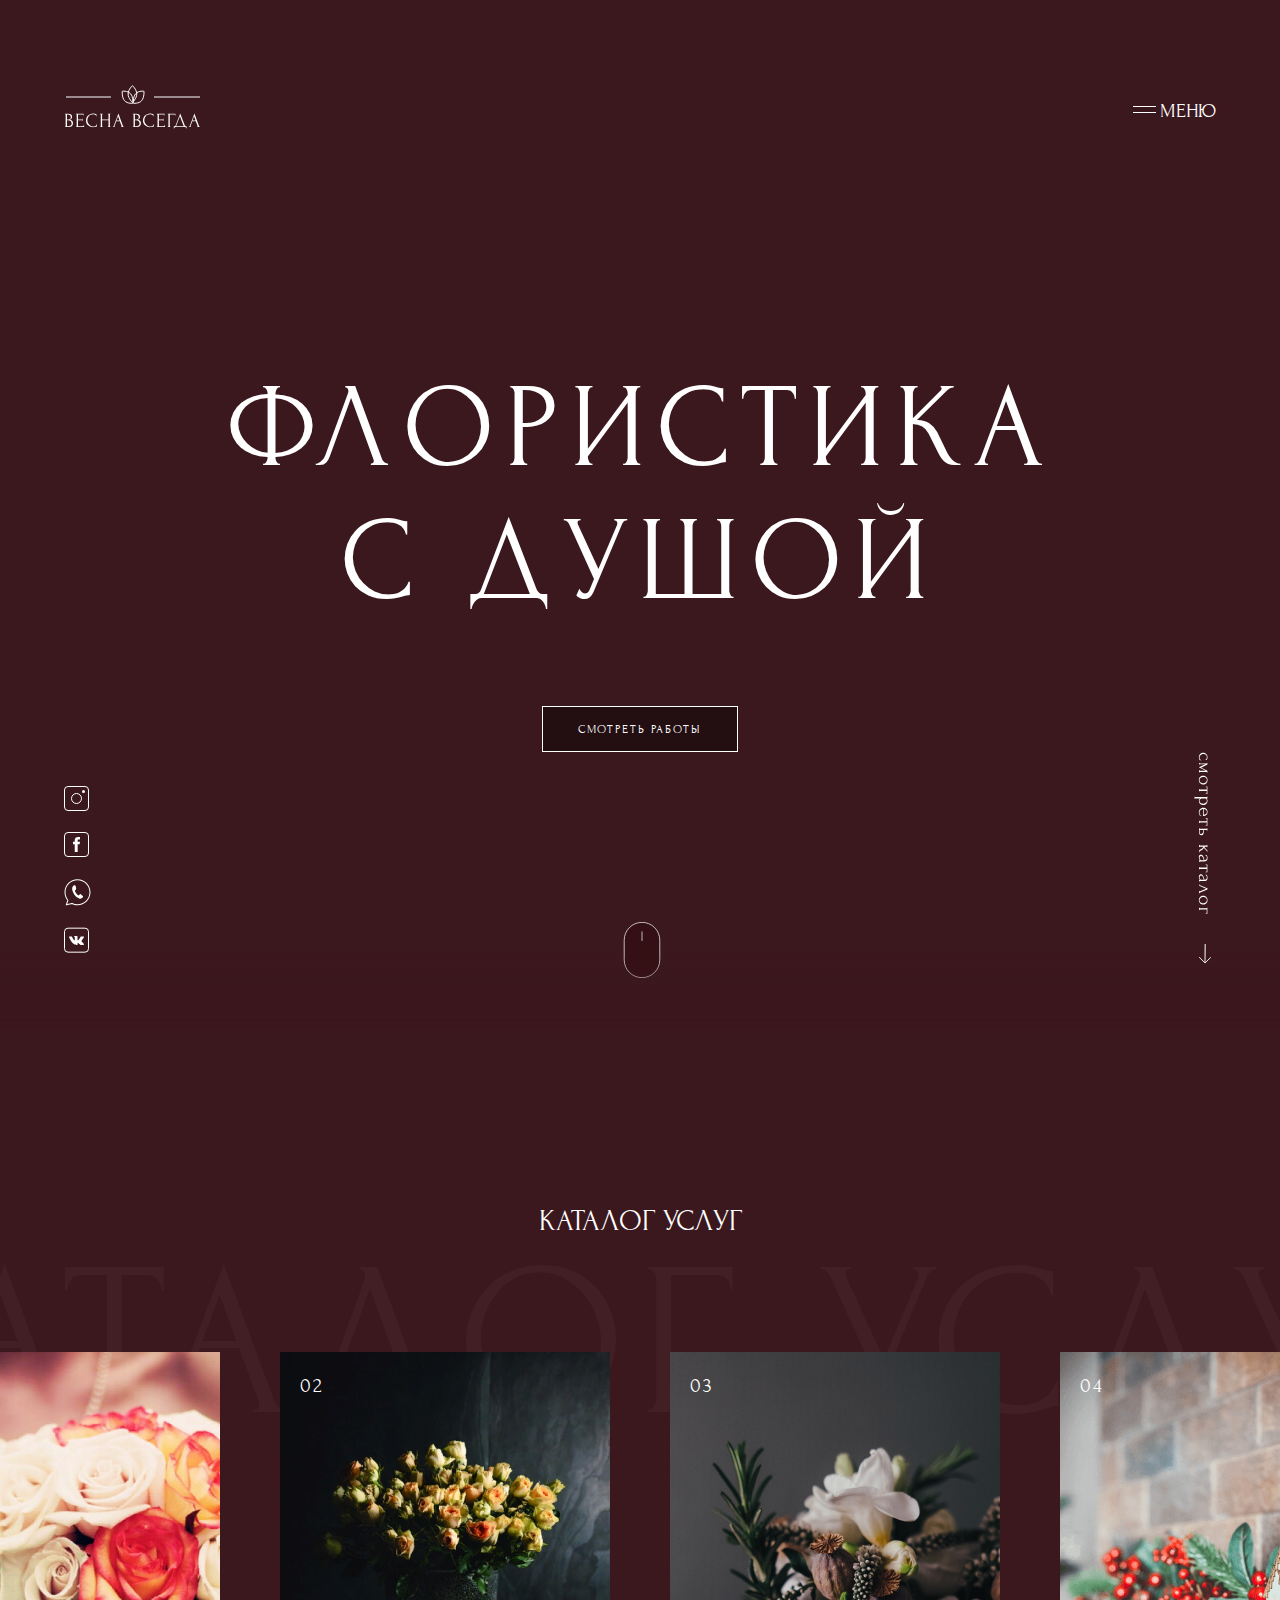
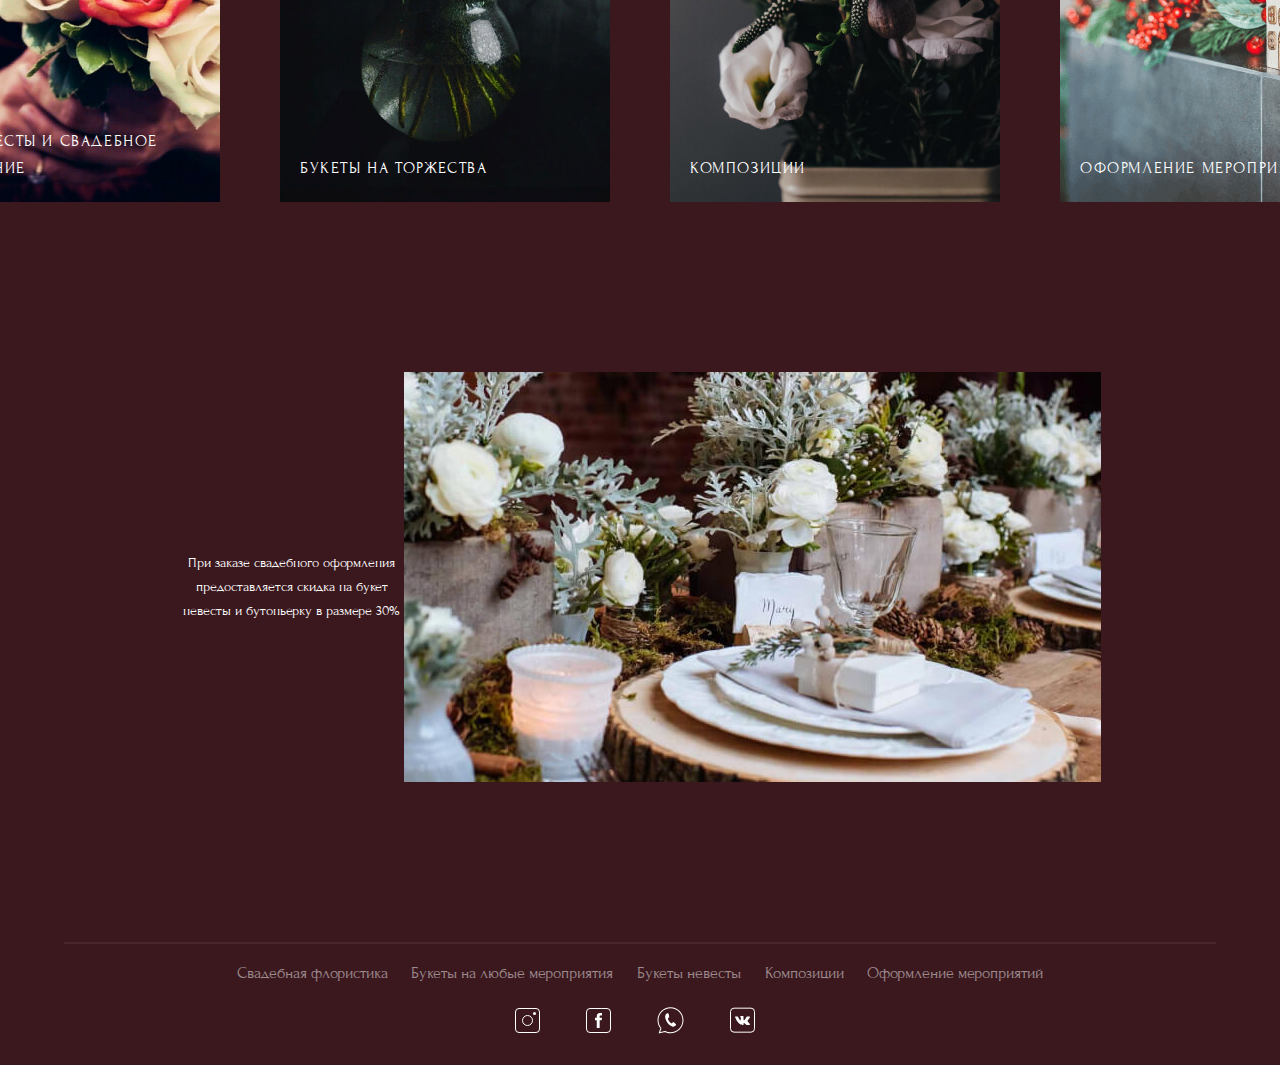
==== index.html @ 1e54ab33 "format code" ====
<!DOCTYPE html>
<html lang="ru">

<head>
    <meta charset="UTF-8">
    <meta name="viewport" content="width=device-width">
    <link rel="stylesheet" href="assets/css/slick.css">
    <link rel="stylesheet" href="assets/css/slick-theme.css">
    <link rel="stylesheet" href="assets/css/style.css">
    <script src="https://ajax.googleapis.com/ajax/libs/jquery/1.11.1/jquery.min.js"></script>
    <link href="https://fonts.googleapis.com/css?family=Forum&display=swap&subset=cyrillic" rel="stylesheet">
    <title>Flowers</title>
</head>

<body>
    <header class="header">
        <div class="container">
            <div class="header__body">
                <div class="header__logo">
                    <img src="img/logo.svg" alt="">
                </div>
                <a href="javascript:PopUpShow()" class="header__burger"><img src="img/burger.svg">
                    <p>Меню</p>
                </a>
            </div>
        </div>
        <div class="header__popup" id="popup1">
            <div class="header__popup_content container">
                <div class="header__body">
                    <div class="header__logo">
                        <img src="img/logo.svg" alt="">
                    </div>
                    <a href="javascript:PopUpHide()"><img src="img/close.svg"></a>
                </div>
                <nav class="header__menu">
                    <ul class="header__list">
                        <li>
                            <a href="cat-1.html" class="header__link">Свадебная флористика</a>
                        </li>
                        <li>
                            <a href="cat-2.html" class="header__link">Букеты на любые мероприятия</a>
                        </li>
                        <li>
                            <a href="cat-3.html" class="header__link">Композиции</a>
                        </li>
                        <li>
                            <a href="cat-4.html" class="header__link">Оформление мероприятий</a>
                        </li>
                    </ul>
                    <div class="social-media">
                        <a class="inst" href="https://www.instagram.com/">
                            <svg width="25" height="25" viewBox="0 0 25 25" fill="none"
                                xmlns="http://www.w3.org/2000/svg">
                                <rect x="0.5" y="0.5" width="24" height="24" rx="3.5" stroke="white" />
                                <circle cx="12.5" cy="12.5" r="5" stroke="white" />
                                <circle cx="19.5" cy="5.5" r="1.5" fill="white" />
                            </svg>
                        </a>
                        <a class="fb" href="https://www.facebook.com/">
                            <svg width="25" height="25" viewBox="0 0 25 25" fill="none"
                                xmlns="http://www.w3.org/2000/svg">
                                <rect x="0.5" y="0.5" width="24" height="24" rx="3.5" stroke="white" />
                                <path
                                    d="M15.6309 12.2H13.6667V20H10.75V12.2H9V9.8H10.75V8.35391C10.7523 6.24922 11.6022 5 14.013 5H16V7.4H14.667C13.7282 7.4 13.6667 7.76094 13.6667 8.43359V9.8H16L15.6309 12.2Z"
                                    fill="white" />
                            </svg>
                        </a>
                        <a class="wsap" href="https://www.whatsapp.com/">
                            <svg width="27" height="27" viewBox="0 0 27 27" fill="none"
                                xmlns="http://www.w3.org/2000/svg">
                                <path fill-rule="evenodd" clip-rule="evenodd"
                                    d="M11.7322 7.12214C11.6131 6.55018 11.3828 6.49535 11.1737 6.44729C11.0033 6.40663 10.8072 6.36917 10.6111 6.33171C10.4175 6.29472 10.083 6.31198 9.75349 6.5791C9.42204 6.84315 8.51536 7.46535 8.21717 9.02627C7.91947 10.5846 8.68664 12.2949 8.79149 12.5341C8.89926 12.7711 10.1561 16.4364 12.9003 18.2782C15.1824 19.8072 15.7282 19.695 16.2755 19.7455C16.8258 19.7938 18.1626 19.3105 18.5487 18.6159C18.9343 17.9239 19.0554 17.2897 19.0082 17.1427C18.9611 16.9957 18.7799 16.8799 18.515 16.6643C18.2526 16.4491 16.9536 15.4082 16.7029 15.2494C16.4541 15.0937 16.2681 15.004 16.0116 15.2824C15.7552 15.5608 15.0546 16.1682 14.8423 16.3468C14.6301 16.5254 14.4557 16.5191 14.1903 16.3061C13.9278 16.0909 13.0451 15.576 12.1284 14.2808C11.4151 13.2734 11.0225 12.1243 10.9114 11.773C10.7999 11.4243 10.9853 11.2812 11.1634 11.1502C11.3235 11.0347 11.5295 10.8359 11.7126 10.6788C11.8932 10.5212 11.9666 10.4 12.1062 10.2075C12.2434 10.0146 12.2304 9.82001 12.1882 9.64691C12.146 9.47381 11.8739 7.79854 11.7322 7.12214Z"
                                    fill="white" />
                                <path
                                    d="M3.89061 21.2727L4.36495 21.4308L4.453 21.1666L4.2748 20.9527L3.89061 21.2727ZM2.38889 25.7778L1.91455 25.6197L1.63529 26.4575L2.49735 26.2659L2.38889 25.7778ZM8.03513 24.5231L8.25401 24.0736L8.09706 23.9972L7.92667 24.035L8.03513 24.5231ZM25.5 13.2778C25.5 19.9052 20.1274 25.2778 13.5 25.2778V26.2778C20.6797 26.2778 26.5 20.4575 26.5 13.2778H25.5ZM13.5 1.27783C20.1274 1.27783 25.5 6.65042 25.5 13.2778H26.5C26.5 6.09813 20.6797 0.277832 13.5 0.277832V1.27783ZM1.5 13.2778C1.5 6.65042 6.87258 1.27783 13.5 1.27783V0.277832C6.3203 0.277832 0.5 6.09813 0.5 13.2778H1.5ZM4.2748 20.9527C2.54195 18.8722 1.5 16.1973 1.5 13.2778H0.5C0.5 16.4397 1.62947 19.3391 3.50641 21.5927L4.2748 20.9527ZM2.86323 25.9359L4.36495 21.4308L3.41627 21.1146L1.91455 25.6197L2.86323 25.9359ZM7.92667 24.035L2.28042 25.2897L2.49735 26.2659L8.1436 25.0112L7.92667 24.035ZM13.5 25.2778C11.6178 25.2778 9.8382 24.8449 8.25401 24.0736L7.81626 24.9727C9.53385 25.8089 11.4629 26.2778 13.5 26.2778V25.2778Z"
                                    fill="white" />
                            </svg>
                        </a>
                        <a class="vk" href="https://vk.com/">
                            <svg width="25" height="26" viewBox="0 0 25 26" fill="none"
                                xmlns="http://www.w3.org/2000/svg">
                                <rect x="0.5" y="1.1665" width="24" height="24" rx="3.5" stroke="white" />
                                <path
                                    d="M18.3482 15.2148C19.5548 16.3842 19.8061 16.956 19.8468 17.0263C20.3449 17.8934 19.2945 17.9614 19.2945 17.9614L17.2819 17.9918C17.2819 17.9918 16.8472 18.0809 16.279 17.6708C15.5252 17.1318 14.4951 15.7257 13.9427 15.9085C13.3813 16.0936 13.5602 17.5677 13.5602 17.5677C13.5602 17.5677 13.5647 17.7481 13.4379 17.8934C13.2975 18.0457 13.0259 17.9871 13.0259 17.9871H12.4463C12.4463 17.9871 10.298 17.9965 8.54574 16.089C6.63733 14.0103 5.04132 10.1225 5.04132 10.1225C5.04132 10.1225 4.94398 9.87645 5.04811 9.74522C5.1681 9.59758 5.49182 9.59992 5.49182 9.59992H7.64474C7.64474 9.59992 7.84622 9.62805 7.9911 9.74053C8.11335 9.83193 8.179 10.0053 8.179 10.0053C8.179 10.0053 8.43934 10.7295 8.90117 11.5637C9.79991 13.1901 10.2187 13.5463 10.5243 13.3705C10.9681 13.1151 10.8345 11.0716 10.8345 11.0716C10.8345 11.0716 10.8435 10.3287 10.6104 9.99831C10.4293 9.74053 10.0919 9.66554 9.94253 9.64445C9.82029 9.63039 10.0195 9.33511 10.2776 9.20388C10.6647 9.00703 11.3506 8.99297 12.1588 9.00234C12.7882 9.00937 13.0259 9 13.0259 9C13.7684 9.18748 13.5171 9.91395 13.5171 11.6481C13.5171 12.2058 13.4198 12.9886 13.8046 13.2463C13.9699 13.3612 14.563 13.3776 15.5704 11.5848C16.0504 10.7342 16.4284 9.93504 16.4284 9.93504C16.4284 9.93504 16.5099 9.75459 16.6299 9.6796C16.7567 9.59992 16.9242 9.59992 16.9242 9.59992L19.1903 9.61164C19.1903 9.61164 19.8717 9.52259 19.9804 9.84599C20.0959 10.1834 19.702 10.774 18.7783 12.0652C17.257 14.1861 17.0872 13.9892 18.3482 15.2148Z"
                                    fill="white" />
                            </svg>
                        </a>
                    </div>
                </nav>
            </div>
        </div>
    </header>
    <main>
        <div class="order_popup" id="popup2">
            <div class="order_popup_content">

                <div class="order_desc">
                    <a href="javascript:PopUpHide2()"><img src="img/close.svg"></a>
                    <p> Оставьте свой номер и мы вам перезвоним!</p>
                    <form class="order_form ">
                        <input type="text" name="name" value="Имя" class="form_text">
                        <input type="text" name="number" value="Телефон" class="form_text">
                        <input type="submit" name="call_submit" value="Позвоните мне" class="button_call">
                    </form>
                </div>
            </div>
        </div>
        <div class="background">
            <div class="intro container">
                <p class=>Флористика с душой</p>
                <a href="#catalog" class="but">
                    <div class="button-watch-1">
                        Смотреть работы
                    </div>
                    <div class="button-watch-2">
                        Смотреть
                    </div>
                </a>
                <nav class="intro-nav">
                    <div class="social-media">
                        <a id="inst" href="https://www.instagram.com/">
                            <svg width="25" height="25" viewBox="0 0 25 25" fill="none"
                                xmlns="http://www.w3.org/2000/svg">
                                <rect x="0.5" y="0.5" width="24" height="24" rx="3.5" stroke="white" />
                                <circle cx="12.5" cy="12.5" r="5" stroke="white" />
                                <circle cx="19.5" cy="5.5" r="1.5" fill="white" />
                            </svg>
                        </a>
                        <a id="fb" href="https://www.facebook.com/">
                            <svg width="25" height="25" viewBox="0 0 25 25" fill="none"
                                xmlns="http://www.w3.org/2000/svg">
                                <rect x="0.5" y="0.5" width="24" height="24" rx="3.5" stroke="white" />
                                <path
                                    d="M15.6309 12.2H13.6667V20H10.75V12.2H9V9.8H10.75V8.35391C10.7523 6.24922 11.6022 5 14.013 5H16V7.4H14.667C13.7282 7.4 13.6667 7.76094 13.6667 8.43359V9.8H16L15.6309 12.2Z"
                                    fill="white" />
                            </svg>
                        </a>
                        <a id="wsap" href="https://www.whatsapp.com/">
                            <svg width="27" height="27" viewBox="0 0 27 27" fill="none"
                                xmlns="http://www.w3.org/2000/svg">
                                <path fill-rule="evenodd" clip-rule="evenodd"
                                    d="M11.7322 7.12214C11.6131 6.55018 11.3828 6.49535 11.1737 6.44729C11.0033 6.40663 10.8072 6.36917 10.6111 6.33171C10.4175 6.29472 10.083 6.31198 9.75349 6.5791C9.42204 6.84315 8.51536 7.46535 8.21717 9.02627C7.91947 10.5846 8.68664 12.2949 8.79149 12.5341C8.89926 12.7711 10.1561 16.4364 12.9003 18.2782C15.1824 19.8072 15.7282 19.695 16.2755 19.7455C16.8258 19.7938 18.1626 19.3105 18.5487 18.6159C18.9343 17.9239 19.0554 17.2897 19.0082 17.1427C18.9611 16.9957 18.7799 16.8799 18.515 16.6643C18.2526 16.4491 16.9536 15.4082 16.7029 15.2494C16.4541 15.0937 16.2681 15.004 16.0116 15.2824C15.7552 15.5608 15.0546 16.1682 14.8423 16.3468C14.6301 16.5254 14.4557 16.5191 14.1903 16.3061C13.9278 16.0909 13.0451 15.576 12.1284 14.2808C11.4151 13.2734 11.0225 12.1243 10.9114 11.773C10.7999 11.4243 10.9853 11.2812 11.1634 11.1502C11.3235 11.0347 11.5295 10.8359 11.7126 10.6788C11.8932 10.5212 11.9666 10.4 12.1062 10.2075C12.2434 10.0146 12.2304 9.82001 12.1882 9.64691C12.146 9.47381 11.8739 7.79854 11.7322 7.12214Z"
                                    fill="white" />
                                <path
                                    d="M3.89061 21.2727L4.36495 21.4308L4.453 21.1666L4.2748 20.9527L3.89061 21.2727ZM2.38889 25.7778L1.91455 25.6197L1.63529 26.4575L2.49735 26.2659L2.38889 25.7778ZM8.03513 24.5231L8.25401 24.0736L8.09706 23.9972L7.92667 24.035L8.03513 24.5231ZM25.5 13.2778C25.5 19.9052 20.1274 25.2778 13.5 25.2778V26.2778C20.6797 26.2778 26.5 20.4575 26.5 13.2778H25.5ZM13.5 1.27783C20.1274 1.27783 25.5 6.65042 25.5 13.2778H26.5C26.5 6.09813 20.6797 0.277832 13.5 0.277832V1.27783ZM1.5 13.2778C1.5 6.65042 6.87258 1.27783 13.5 1.27783V0.277832C6.3203 0.277832 0.5 6.09813 0.5 13.2778H1.5ZM4.2748 20.9527C2.54195 18.8722 1.5 16.1973 1.5 13.2778H0.5C0.5 16.4397 1.62947 19.3391 3.50641 21.5927L4.2748 20.9527ZM2.86323 25.9359L4.36495 21.4308L3.41627 21.1146L1.91455 25.6197L2.86323 25.9359ZM7.92667 24.035L2.28042 25.2897L2.49735 26.2659L8.1436 25.0112L7.92667 24.035ZM13.5 25.2778C11.6178 25.2778 9.8382 24.8449 8.25401 24.0736L7.81626 24.9727C9.53385 25.8089 11.4629 26.2778 13.5 26.2778V25.2778Z"
                                    fill="white" />
                            </svg>
                        </a>
                        <a id="vk" href="https://vk.com/">
                            <svg width="25" height="26" viewBox="0 0 25 26" fill="none"
                                xmlns="http://www.w3.org/2000/svg">
                                <rect x="0.5" y="1.1665" width="24" height="24" rx="3.5" stroke="white" />
                                <path
                                    d="M18.3482 15.2148C19.5548 16.3842 19.8061 16.956 19.8468 17.0263C20.3449 17.8934 19.2945 17.9614 19.2945 17.9614L17.2819 17.9918C17.2819 17.9918 16.8472 18.0809 16.279 17.6708C15.5252 17.1318 14.4951 15.7257 13.9427 15.9085C13.3813 16.0936 13.5602 17.5677 13.5602 17.5677C13.5602 17.5677 13.5647 17.7481 13.4379 17.8934C13.2975 18.0457 13.0259 17.9871 13.0259 17.9871H12.4463C12.4463 17.9871 10.298 17.9965 8.54574 16.089C6.63733 14.0103 5.04132 10.1225 5.04132 10.1225C5.04132 10.1225 4.94398 9.87645 5.04811 9.74522C5.1681 9.59758 5.49182 9.59992 5.49182 9.59992H7.64474C7.64474 9.59992 7.84622 9.62805 7.9911 9.74053C8.11335 9.83193 8.179 10.0053 8.179 10.0053C8.179 10.0053 8.43934 10.7295 8.90117 11.5637C9.79991 13.1901 10.2187 13.5463 10.5243 13.3705C10.9681 13.1151 10.8345 11.0716 10.8345 11.0716C10.8345 11.0716 10.8435 10.3287 10.6104 9.99831C10.4293 9.74053 10.0919 9.66554 9.94253 9.64445C9.82029 9.63039 10.0195 9.33511 10.2776 9.20388C10.6647 9.00703 11.3506 8.99297 12.1588 9.00234C12.7882 9.00937 13.0259 9 13.0259 9C13.7684 9.18748 13.5171 9.91395 13.5171 11.6481C13.5171 12.2058 13.4198 12.9886 13.8046 13.2463C13.9699 13.3612 14.563 13.3776 15.5704 11.5848C16.0504 10.7342 16.4284 9.93504 16.4284 9.93504C16.4284 9.93504 16.5099 9.75459 16.6299 9.6796C16.7567 9.59992 16.9242 9.59992 16.9242 9.59992L19.1903 9.61164C19.1903 9.61164 19.8717 9.52259 19.9804 9.84599C20.0959 10.1834 19.702 10.774 18.7783 12.0652C17.257 14.1861 17.0872 13.9892 18.3482 15.2148Z"
                                    fill="white" />
                            </svg>
                        </a>
                    </div>
                    <div class="mouse">
                        <img src="img/mouse-1.svg" class="mouse-1">
                        <img src="img/mouse-2.svg" class="mouse-2">
                    </div>
                    <div class="watch-cat"><img src="img/navstrelka.svg"></div>
                </nav>
                <div class="intro-grad">
                    <img src="img/gradient.png">
                </div>
            </div>
        </div>
        <div class="catalog container">
            <p class="zagol">Каталог услуг</p>
            <div class="cat-backgr">
                <p>Каталог услуг</p>
            </div>
            <div class="cat-menu">
                <div class="cat-menu-1">
                    <img src="img/сat-menu-1.jpg">
                    <img src="img/cat-hover.png" class="cat-img-hover">
                    <div class="cat-descr">
                        <p> 01 </p>
                        <p>Букет невесты и свадебное оформление</p>
                    </div>
                    <a href="cat-1.html" class="button-watch button-watch-cat">Смотреть работы</a>
                </div>
                <div class="cat-menu-2">
                    <img src="img/сat-menu-2.jpg">
                    <img src="img/cat-hover.png" class="cat-img-hover">
                    <div class="cat-descr">
                        <p> 02 </p>
                        <p>Букеты на торжества</p>
                    </div>
                    <a href="cat-2.html" class="button-watch button-watch-cat">Смотреть работы</a>
                </div>
                <div class="cat-menu-3">
                    <img src="img/сat-menu-3.jpg">
                    <img src="img/cat-hover.png" class="cat-img-hover">
                    <div class="cat-descr">
                        <p> 03 </p>
                        <p>Композиции</p>
                    </div>
                    <a href="cat-3.html" class="button-watch button-watch-cat">Смотреть работы</a>
                </div>
                <div class="cat-menu-4">
                    <img src="img/сat-menu-4.png">
                    <img src="img/cat-hover.png" class="cat-img-hover">
                    <div class="cat-descr">
                        <p> 04 </p>
                        <p>Оформление мероприятий</p>
                    </div>
                    <a href="cat-4.html" class="button-watch button-watch-cat">Смотреть работы</a>
                </div>
            </div>
            <div class="cat-menu slider_catal">
                <div class="cat-menu-1">
                    <img src="img/сat-menu-1.jpg">
                    <img src="img/cat-hover.png" class="cat-img-hover">
                    <div class="cat-descr">
                        <p> 01 </p>
                        <p>Букет невесты и свадебное оформление</p>
                    </div>
                    <a href="cat-1.html" class="button-watch button-watch-cat">Смотреть работы</a>
                </div>
                <div class="cat-menu-2">
                    <img src="img/сat-menu-2.jpg">
                    <img src="img/cat-hover.png" class="cat-img-hover">
                    <div class="cat-descr">
                        <p> 02 </p>
                        <p>Букеты на торжества</p>
                    </div>
                    <a href="cat-2.html" class="button-watch button-watch-cat">Смотреть работы</a>
                </div>
                <div class="cat-menu-3">
                    <img src="img/сat-menu-3.jpg">
                    <img src="img/cat-hover.png" class="cat-img-hover">
                    <div class="cat-descr">
                        <p> 03 </p>
                        <p>Композиции</p>
                    </div>
                    <a href="cat-3.html" class="button-watch button-watch-cat">Смотреть работы</a>
                </div>
                <div class="cat-menu-4">
                    <img src="img/сat-menu-4.png">
                    <img src="img/cat-hover.png" class="cat-img-hover">
                    <div class="cat-descr">
                        <p> 04 </p>
                        <p>Оформление мероприятий</p>
                    </div>
                    <a href="cat-4.html" class="button-watch button-watch-cat">Смотреть работы</a>
                </div>
            </div>
            <div class="action">
                <a href="javascript:PopUpShow2()" class="button-order">Заказать оформление</a>
                <p>При заказе свадебного оформления предоставляется скидка на букет невесты и бутоньерку в размере 30%
                </p>
                <p class="action-zagol">АКЦИОННЫЕ ПРЕДЛОЖЕНИЯ</p>
                <img src="img/action-img.jpg">
            </div>
        </div>
    </main>
    <footer class="container">
        <svg class="footer-gran" width="1816" height="2" viewBox="0 0 1816 2" fill="none"
            xmlns="http://www.w3.org/2000/svg">
            <path d="M0 1H1815.5" stroke="white" stroke-opacity="0.2" />
        </svg>
        <div class="foot-menu">
            <a href="cat-1.html">Свадебная флористика</a>
            <a href="cat-2.html">Букеты на любые мероприятия</a>
            <a href="cat-1.html">Букеты невесты</a>
            <a href="cat-3.html">Композиции</a>
            <a href="cat-4.html">Оформление мероприятий</a>
        </div>
        <nav class="footer-social social-media">
            <a class="inst" href="https://www.instagram.com/">
                <svg width="25" height="25" viewBox="0 0 25 25" fill="none" xmlns="http://www.w3.org/2000/svg">
                    <rect x="0.5" y="0.5" width="24" height="24" rx="3.5" stroke="white" />
                    <circle cx="12.5" cy="12.5" r="5" stroke="white" />
                    <circle cx="19.5" cy="5.5" r="1.5" fill="white" />
                </svg>
            </a>
            <a class="fb" href="https://www.facebook.com/">
                <svg width="25" height="25" viewBox="0 0 25 25" fill="none" xmlns="http://www.w3.org/2000/svg">
                    <rect x="0.5" y="0.5" width="24" height="24" rx="3.5" stroke="white" />
                    <path
                        d="M15.6309 12.2H13.6667V20H10.75V12.2H9V9.8H10.75V8.35391C10.7523 6.24922 11.6022 5 14.013 5H16V7.4H14.667C13.7282 7.4 13.6667 7.76094 13.6667 8.43359V9.8H16L15.6309 12.2Z"
                        fill="white" />
                </svg>
            </a>
            <a class="wsap" href="https://www.whatsapp.com/">
                <svg width="27" height="27" viewBox="0 0 27 27" fill="none" xmlns="http://www.w3.org/2000/svg">
                    <path fill-rule="evenodd" clip-rule="evenodd"
                        d="M11.7322 7.12214C11.6131 6.55018 11.3828 6.49535 11.1737 6.44729C11.0033 6.40663 10.8072 6.36917 10.6111 6.33171C10.4175 6.29472 10.083 6.31198 9.75349 6.5791C9.42204 6.84315 8.51536 7.46535 8.21717 9.02627C7.91947 10.5846 8.68664 12.2949 8.79149 12.5341C8.89926 12.7711 10.1561 16.4364 12.9003 18.2782C15.1824 19.8072 15.7282 19.695 16.2755 19.7455C16.8258 19.7938 18.1626 19.3105 18.5487 18.6159C18.9343 17.9239 19.0554 17.2897 19.0082 17.1427C18.9611 16.9957 18.7799 16.8799 18.515 16.6643C18.2526 16.4491 16.9536 15.4082 16.7029 15.2494C16.4541 15.0937 16.2681 15.004 16.0116 15.2824C15.7552 15.5608 15.0546 16.1682 14.8423 16.3468C14.6301 16.5254 14.4557 16.5191 14.1903 16.3061C13.9278 16.0909 13.0451 15.576 12.1284 14.2808C11.4151 13.2734 11.0225 12.1243 10.9114 11.773C10.7999 11.4243 10.9853 11.2812 11.1634 11.1502C11.3235 11.0347 11.5295 10.8359 11.7126 10.6788C11.8932 10.5212 11.9666 10.4 12.1062 10.2075C12.2434 10.0146 12.2304 9.82001 12.1882 9.64691C12.146 9.47381 11.8739 7.79854 11.7322 7.12214Z"
                        fill="white" />
                    <path
                        d="M3.89061 21.2727L4.36495 21.4308L4.453 21.1666L4.2748 20.9527L3.89061 21.2727ZM2.38889 25.7778L1.91455 25.6197L1.63529 26.4575L2.49735 26.2659L2.38889 25.7778ZM8.03513 24.5231L8.25401 24.0736L8.09706 23.9972L7.92667 24.035L8.03513 24.5231ZM25.5 13.2778C25.5 19.9052 20.1274 25.2778 13.5 25.2778V26.2778C20.6797 26.2778 26.5 20.4575 26.5 13.2778H25.5ZM13.5 1.27783C20.1274 1.27783 25.5 6.65042 25.5 13.2778H26.5C26.5 6.09813 20.6797 0.277832 13.5 0.277832V1.27783ZM1.5 13.2778C1.5 6.65042 6.87258 1.27783 13.5 1.27783V0.277832C6.3203 0.277832 0.5 6.09813 0.5 13.2778H1.5ZM4.2748 20.9527C2.54195 18.8722 1.5 16.1973 1.5 13.2778H0.5C0.5 16.4397 1.62947 19.3391 3.50641 21.5927L4.2748 20.9527ZM2.86323 25.9359L4.36495 21.4308L3.41627 21.1146L1.91455 25.6197L2.86323 25.9359ZM7.92667 24.035L2.28042 25.2897L2.49735 26.2659L8.1436 25.0112L7.92667 24.035ZM13.5 25.2778C11.6178 25.2778 9.8382 24.8449 8.25401 24.0736L7.81626 24.9727C9.53385 25.8089 11.4629 26.2778 13.5 26.2778V25.2778Z"
                        fill="white" />
                </svg>
            </a>
            <a class="vk" href="https://vk.com/">
                <svg width="25" height="26" viewBox="0 0 25 26" fill="none" xmlns="http://www.w3.org/2000/svg">
                    <rect x="0.5" y="1.1665" width="24" height="24" rx="3.5" stroke="white" />
                    <path
                        d="M18.3482 15.2148C19.5548 16.3842 19.8061 16.956 19.8468 17.0263C20.3449 17.8934 19.2945 17.9614 19.2945 17.9614L17.2819 17.9918C17.2819 17.9918 16.8472 18.0809 16.279 17.6708C15.5252 17.1318 14.4951 15.7257 13.9427 15.9085C13.3813 16.0936 13.5602 17.5677 13.5602 17.5677C13.5602 17.5677 13.5647 17.7481 13.4379 17.8934C13.2975 18.0457 13.0259 17.9871 13.0259 17.9871H12.4463C12.4463 17.9871 10.298 17.9965 8.54574 16.089C6.63733 14.0103 5.04132 10.1225 5.04132 10.1225C5.04132 10.1225 4.94398 9.87645 5.04811 9.74522C5.1681 9.59758 5.49182 9.59992 5.49182 9.59992H7.64474C7.64474 9.59992 7.84622 9.62805 7.9911 9.74053C8.11335 9.83193 8.179 10.0053 8.179 10.0053C8.179 10.0053 8.43934 10.7295 8.90117 11.5637C9.79991 13.1901 10.2187 13.5463 10.5243 13.3705C10.9681 13.1151 10.8345 11.0716 10.8345 11.0716C10.8345 11.0716 10.8435 10.3287 10.6104 9.99831C10.4293 9.74053 10.0919 9.66554 9.94253 9.64445C9.82029 9.63039 10.0195 9.33511 10.2776 9.20388C10.6647 9.00703 11.3506 8.99297 12.1588 9.00234C12.7882 9.00937 13.0259 9 13.0259 9C13.7684 9.18748 13.5171 9.91395 13.5171 11.6481C13.5171 12.2058 13.4198 12.9886 13.8046 13.2463C13.9699 13.3612 14.563 13.3776 15.5704 11.5848C16.0504 10.7342 16.4284 9.93504 16.4284 9.93504C16.4284 9.93504 16.5099 9.75459 16.6299 9.6796C16.7567 9.59992 16.9242 9.59992 16.9242 9.59992L19.1903 9.61164C19.1903 9.61164 19.8717 9.52259 19.9804 9.84599C20.0959 10.1834 19.702 10.774 18.7783 12.0652C17.257 14.1861 17.0872 13.9892 18.3482 15.2148Z"
                        fill="white" />
                </svg>
            </a>
        </nav>
    </footer>
    <script src="assets/js/main.js"></script>
    <script src="assets/js/slick.min.js"></script>
    <script src="assets/js/popup.js"></script>
</body>

</html>
---- assets/css/style.css ----
/*Обнуление*/
*,*:before,*:after{
    padding:0;
    margin:0;
    box-sizing: border-box;
}

a {
    text-decoration: none;
    color: white;
}



body {
    background-color: #3B181E;
    font-family: 'Forum', cursive;
    text-transform: uppercase;
    font-size: 20px;
    color: #fff;
    background-image: url(img/back-flowers.jpg);
    background-repeat: no-repeat;
    background-position: top center;
    flex: auto;
   }

.container {
    margin:0 auto;
    padding:0 5%;
}

.header__body {
    width: 100%;
    height: 220px;
    position: relative;
    display: flex;
    flex-flow: row nowrap;
    justify-content: space-between;
    align-items: center;
}

.header__body a {
    display: flex;
}

.header__logo {
    width: 140px;
    height: 50px;
}

.header__popup {
    width: 100%;
    min-height: 100%;
    top: 0;
    left: 0;
    position: fixed;
    overflow:hidden;
    background-color:#3B181E;
    z-index: 50;
}

.header__popup_content {
    display: flex;
    flex-flow: column nowrap;
}

.header__popup_content .header__body {
    width: 54%;
    justify-content: space-between;
    align-self: flex-end;
}


.header__menu {
    height: 100%;
    display: flex;
    flex-flow: column nowrap;
    align-items: center;
    text-align: center;
    position: relative;

}

.header__list {
    width: 450px;
    height: 600px;
    display:flex;
    flex-flow:column nowrap;
    align-items: center;
    justify-content: center;
  }

  
.header__list li {
    padding-top:70px ;
    list-style:none;
  }

.header__link {
    text-transform: uppercase;
    color: rgba(255, 255, 255, .5);
    font-size: 35px;
    letter-spacing:0.09em;
    line-height: auto;
    transition: 0.5s ease;
}

.header__link:hover {
    font-size: 45px;
    color: #fff;
    transition: 0.5s ease;
}

.header__menu .social-media{
    position: absolute;
    bottom:-95px;
    left: -5px;

}

.intro {
    display: flex;
    flex-flow: row nowrap;
    align-items: center;
    position: relative;
    flex-direction: column;
    height: 814px;
    justify-content: center;
}

.intro p {
    width: 80%;
    height: 264px;
    margin-top: 100px;
    margin-bottom: 80px;
    font-size: 120px;
    text-align: center;
    letter-spacing:0.09em;
    line-height: auto;
}

.but *{
    padding: 15px 35px;
    font-weight: 100;
    text-decoration: none;
    border: 1px solid white;
    font-size: 12px;
    letter-spacing:2px;
    text-align: center;
    
}


.button-watch-1 {
    background: rgba(0, 0, 0, 0.4);

}

.button-watch-2 {
    background: white;
    color: black;
}

.but .button-watch-2 {
    display: none;
}

.intro .but:hover .button-watch-1{
    display: none;
}

.intro .but:hover .button-watch-2 {
    display: block;
    background: white;
    color: black;
}

.intro-nav {
    width: 100%;
    height: 240px;
    display: flex;
    flex-flow: row nowrap;
    justify-content: space-between;
}


.social-media {
    display: flex;
    flex-flow: row nowrap;
    justify-content: space-between;
    flex-direction: column;
    height: 172px;
    width: 35px;
    padding-right: 10px;
    align-self: center;
 
}

.social-media a:hover *{
    fill: white;
    stroke: rgba(0, 0, 0, 0.6);
}

.social-media a:hover.wsap path{
    stroke:white;
}
.mouse {
    align-self: flex-end;
    display: inline-block;
    width: 35px;
    padding-bottom: 15px;
    height: 70px;
}
.mouse-2 {
    display:none
}

.watch-cat {
    width: 35px;
    height: 211px;
    padding-left: 13px;

}

.mouse:hover .mouse-1{
    display: none;
}

.mouse:hover .mouse-2{
    display: inline-block;
}

.intro-grad {
    position: absolute;
    bottom: 5px;
    height: 75px;
}
.catalog {
    display: flex;
    flex-flow: column nowrap;
    position: relative;
    align-items: center;
    margin-top: 170px;
}

.catalog .zagol {
    display: flex;
    flex-direction: column;
    align-items: center;
    font-size: 30px;
}
.zagol::after {
    content: url(img/Vector2.svg);
}

.cat-backgr {
    font-size: 220px;
    text-align: center;
    letter-spacing:0.06em;
    color: rgba(255, 255, 255, .03);
    line-height: 243px;
    width: 1680px;
    position: absolute;
    top:20px;
}

.cat-menu {
    position: relative;
    margin-top: 70px;
    width: 1520px;
    height: 470px;
    font-size: 16px;
    font-weight: 100;
    display: flex;
    flex-flow: row nowrap;
    justify-content: space-between;
    align-self: center;
}

.cat-menu div {
    position: relative;
    min-width: 0;
}

.cat-menu img {
    padding: 10px;
    width: 350px;
    height:470px;
}


.cat-menu div .cat-descr{
    padding: 30px;
    top:0px;
    width: 100%;
    height: 100%;
    line-height: 1.7em;
    letter-spacing:0.1em;
    position: absolute;
    display: flex;
    flex-direction: column;
    justify-content: space-between;
}

.cat-menu p {
    position: relative;

}
.cat-menu p:first-child {
    font-size: 20px;
}
.cat-menu p:first-child::after {
    content: url(img/Vector1.svg);
}

.cat-menu p:first-child::before {
    content: url(img/Vector1.svg);
    display: none;
}

.cat-img-hover {
    position: absolute;
    top: 0;
    left:0;
    width:100%;
    height:100%;
    display: none;
}

.button-watch {
    background-color: #fff;
    color: black;
    height: 50px;
    width: 200px;
    position: relative;
    padding: 15px 35px;
    font-weight: 100;
    text-decoration: none;
    font-size: 12px;
    letter-spacing:2px;
    line-height: 20px;
}

.button-watch-cat {
    position: absolute;
    bottom:30px;
    left: 30px;
    display: none;
}

.cat-menu div:hover img{
    border: 1px solid rgba(255, 255, 255, 0);
}

.cat-menu div:hover .cat-img-hover{
    border: 1px solid rgba(255, 255, 255, .2);
    display: inline-block;
}
.cat-menu div:hover .button-watch-cat{
    display: inline-block;
}

.cat-menu div:hover p:first-child::after{
    display: none;
}

.cat-menu div:hover p:first-child::before{
    display:inline-block;
}

.cat-menu div:hover p:last-child {
    position: absolute;
    bottom: 100px;
}

.cat-menu.slider_catal {
    width: 740px;
    display: none;
}


.action {
    margin: 160px 0;
    height: 410px;
    width: 80%;
    position: relative;
    display: flex;
    flex-flow: row nowrap;
    justify-content: space-between;
    align-items: center;
}

.button-order {
    margin: 15px 0;
    color: #fff;
    height: 45px;
    width: 220px;
    padding: 15px 35px;
    font-weight: 100;
    text-transform: uppercase;
    font-size: 12px;
    letter-spacing: 0.08em;
    line-height: 20px;
    background-color: #010010;
    display: none;
}

.order_popup {
    border: 1px solid yellow;
    width: 100%;
    min-height: 100%;
    background-color: rgba(0, 0, 0, 0.5);
    position: fixed;
    top:0;
    overflow:hidden;
    z-index:40;
}

.order_popup_content {
    display: flex;
    flex-flow: row nowrap;
    width: 716px;
    height: 444px;
    box-shadow: 0 0 10px rgba(0,0,0,0.8);
    position: absolute;
    top: 30%;
    left: 20%;
}

.order_desc {
    display: flex;
    flex-flow: column nowrap;
    align-items: center;
    width: 380px;
    background-color: #3B181E;
}

.order_desc a {
    align-self: flex-end;
    margin-top: 10px;
    margin-right: 10px;
}

.order_desc p {
    font-size: 20px;
    text-align: center;
    width: 230px;
    height: 90px;
    text-transform: uppercase;
    letter-spacing: 0.09em;
}

.order_form {
    display: flex;
    flex-flow: column nowrap;
}

.order_form input:first-child {
    margin-top: 30px;
}

.order_form input:nth-child(2) {
    margin-top: 16px;
}

.order_form input:nth-child(3) {
    margin-top: 27px;
}

input {
    font-family: 'Forum';
}

.form_text {
    font-size: 14px;
    color: #fff;
    width: 250px;
    height: 44px;
    background-color: transparent;
    border: 1px solid rgba(255, 255, 255, .2);
}

.button_call {
    font-size: 11px;
    letter-spacing: 0.15em;
    width: 250px;
    height: 44px;
    background-color: #fff;
    color:black;
    text-transform: uppercase;
}

.action p{
    font-size: 14px;
    text-transform: none;
    width: 350px;
    height: 50px;
    line-height: 170%;
    text-align: center;

}

.action .action-zagol {
    margin: 40px 0;
    width: 380px;
    line-height: 40px;
    font-size: 30px;
    display: none;
}

.action .action-zagol:after {
    content: url(img/Vector2.svg);
}

.action img {
    width: 700px;
    height: 410px;
}

footer {
    position: relative;
    display: flex;
    justify-content: space-around;
    align-items: center;
    flex-direction: column;
}


.foot-menu {
    margin-top: 20px;
    display: flex;
    justify-content: space-between;
    flex-flow:row nowrap;  
    width: 70%;
    height: 16px;
}

.footer-gran {
    width: 100%;
}


.foot-menu a{
    font-size: 16px;
    height: 16px;
    text-transform: none;
    color: rgba(255, 255, 255, .5);
}

.foot-menu a:hover{
    color: rgba(255, 255, 255, 255);
}

.footer-social.social-media {
    margin: 30px 0;
    display: flex;
    flex-direction: row;
    align-items: center;
    width: 250px;
    height: 25px;
}

@media (max-width:768px) {
    body {
        background-image: url(img/back-flowers-720.jpg);
    }
    .container {
        max-width: 640px;
    }
    .intro p {
        font-size: 70px;
    }

    .header__burger img{
        width: 40px;
        height: 40px;
    }

    .header__body a p{
        display: none;
    }
    
    .header__popup {
        width: 100%;
    }

    .header__popup_content .header__body {
        width: 63%;
    }

    .header__menu .social-media {
        display: none;
    }

    .intro p {
        margin-bottom: 0;
    }

    .but *{
        width: 240px;
    }

    .mouse {
        display: none;
    }

    .watch-cat {
        display: none;
    }

    .intro-grad {
        display: none;
    }

    .intro-nav {
        margin-top: 120px;
    }

    .intro-nav .social-media {
        display: flex;
        margin: 0 auto;
        flex-direction: row;
        height: 55px;
        width: 460px;
        padding-right: 10px;
    }

    .social-media a{
        width: 55px;
        background-color: #3B181E;
        border-radius: 50%;
        display: flex;
        justify-content: center;
        align-items: center;
    }

    .catalog {
        margin-top: 100px;
        height: 1300px;
    }

    .cat-backgr {
        display:none;
    }

    .cat-menu {
        display:none;
    }

    .cat-menu.slider_catal {
        display: block;
        margin-top: 30px;
    }


    .button-order {
        display: block;
    }

    .action{
        margin-top: 200px;
        flex-direction: column-reverse;
    }

    .action p {
        width: 453px;
    }

    .action .action-zagol {
        display: block;
    }

    .action img {
        width: 453px;
        height: 323px;
    }

    .footer-gran path{
        stroke-opacity: 1;
    }

    .foot-menu {
        flex-direction: column;
        align-items: center;
        justify-content: space-around;
        height: 240px;
    }

    .foot-menu a {
        font-size: 20px;
    }

    .order_desc {
        width: 100%;
    }

    .order_desc p {
        width: 75%;
        font-size: 30px;
        margin: 50px 0;
    }

    .order_popup_content {
        width: 464px;
        height: 640px;
    }

    .button_call, .form_text {
        font-size: 20px;
        width: 373px;
        height: 65px;
    }


}

@media (max-width:320px) {
    body {
        background-image: none;
    }
    .container {
        max-width: 280px;
    }

    .background {
        background:url(img/back-flowers-320.jpg) no-repeat;
    }

    .intro {
        justify-content: flex-start;
    }

    .intro p {
        font-size: 30px;
        line-height: 140%;
        height: 84px;
        margin-top: 100px;
        margin-bottom: 0;
    }

    .header {
        background-color: #3B181E;
    }

    .header__burger img{
        width: 40px;
        height: 40px;
    }

    .header__body {
        height:64px;
    }

    .header__body a p{
        display: none;
    }

    .header__body .header__logo {
        width: 96px;
        height: 29px;
    }

    .header__body .header__logo img{
        width: 96px;
        height: 29px;
    }
    
    .header__popup {
        width: 100%;
    }

    .header__popup_content .header__body {
        width: 63%;
    }

    .header__menu .social-media {
        display: none;
    }

    .but *{
        margin-top: 35px;
        font-size: 10px;
        width: 177px;
        height: 50px;
        padding: 20px 25px;
    }

    .mouse {
        display: none;
    }

    .watch-cat {
        display: none;
    }

    .intro-grad {
        display: none;
    }

    .intro-nav {
        margin-top: 70px;
        margin-bottom: 90px;
        height: 35px;
    }

    .intro-nav .social-media {
        display: flex;
        margin: 0 auto;
        flex-direction: row;
        height: 35px;
        padding-right: 10px;
    }

    .intro-nav .social-media svg {
        width: 18px;
        height: 18px;
    }

    .social-media a{
        width: 35px;
        background-color: #3B181E;
        border-radius: 50%;
        display: flex;
        justify-content: center;
        align-items: center;
    }

    .catalog {
        margin-top: 100px;
    }

    .cat-backgr {
        display:none;
    }

    .cat-menu {
        display:none;
    }

    .cat-menu.slider_catal {
        display: block;
        margin-top: 30px;
    }


    .button-order {
        display: block;
    }

    .action{
        margin-top: 200px;
        flex-direction: column-reverse;
    }

    .action p {
        width: 453px;
    }

    .action .action-zagol {
        display: block;
    }

    .action img {
        width: 453px;
        height: 323px;
    }

    .footer-gran path{
        stroke-opacity: 1;
    }

    .foot-menu {
        flex-direction: column;
        align-items: center;
        justify-content: space-around;
        height: 240px;
    }

    .foot-menu a {
        font-size: 20px;
    }

    .order_desc {
        width: 100%;
    }

    .order_desc p {
        width: 75%;
        font-size: 30px;
        margin: 50px 0;
    }

    .order_popup_content {
        width: 464px;
        height: 640px;
    }

    .button_call, .form_text {
        font-size: 20px;
        width: 373px;
        height: 65px;
    }


}
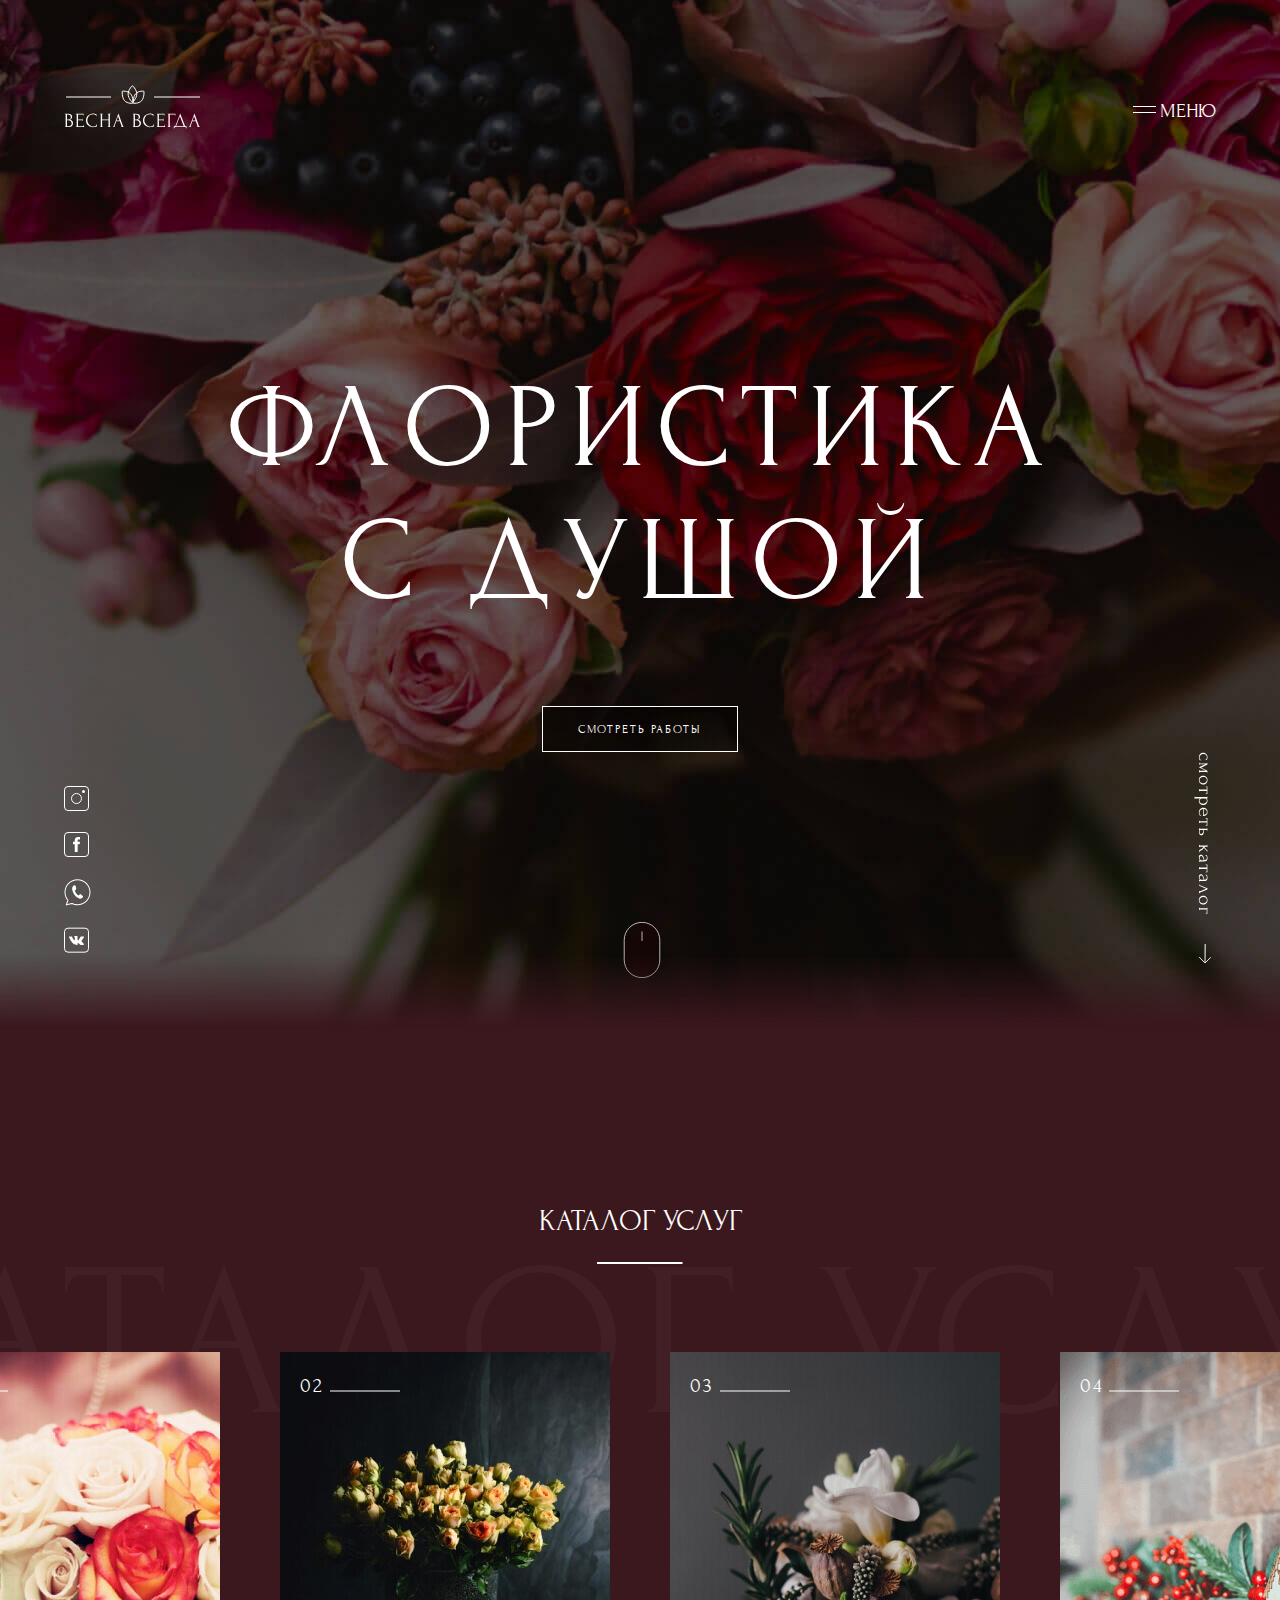
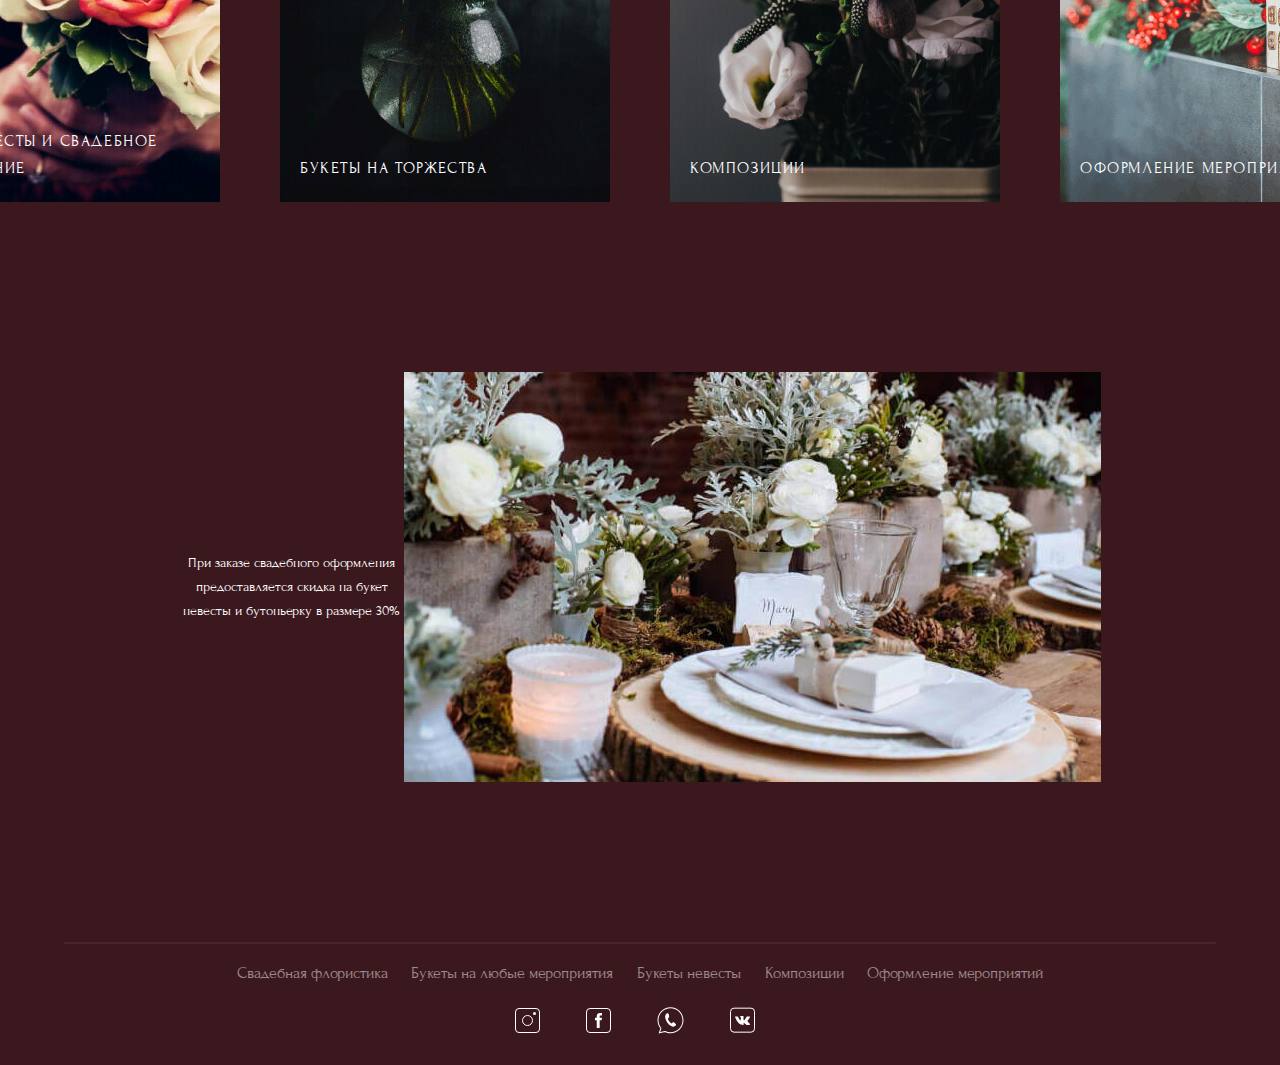
==== commit 4b449a79: "image compression" ====
--- a/index.html
+++ b/index.html
@@ -17,9 +17,9 @@
         <div class="container">
             <div class="header__body">
                 <div class="header__logo">
-                    <img src="img/logo.svg" alt="">
-                </div>
-                <a href="javascript:PopUpShow()" class="header__burger"><img src="img/burger.svg">
+                    <img src="assets/img/logo.svg" alt="">
+                </div>
+                <a href="javascript:PopUpShow()" class="header__burger"><img src="assets/img/burger.svg">
                     <p>Меню</p>
                 </a>
             </div>
@@ -28,9 +28,9 @@
             <div class="header__popup_content container">
                 <div class="header__body">
                     <div class="header__logo">
-                        <img src="img/logo.svg" alt="">
-                    </div>
-                    <a href="javascript:PopUpHide()"><img src="img/close.svg"></a>
+                        <img src="assets/img/logo.svg" alt="">
+                    </div>
+                    <a href="javascript:PopUpHide()"><img src="assets/img/close.svg"></a>
                 </div>
                 <nav class="header__menu">
                     <ul class="header__list">
@@ -95,7 +95,7 @@
             <div class="order_popup_content">
 
                 <div class="order_desc">
-                    <a href="javascript:PopUpHide2()"><img src="img/close.svg"></a>
+                    <a href="javascript:PopUpHide2()"><img src="assets/img/close.svg"></a>
                     <p> Оставьте свой номер и мы вам перезвоним!</p>
                     <form class="order_form ">
                         <input type="text" name="name" value="Имя" class="form_text">
@@ -157,13 +157,13 @@
                         </a>
                     </div>
                     <div class="mouse">
-                        <img src="img/mouse-1.svg" class="mouse-1">
-                        <img src="img/mouse-2.svg" class="mouse-2">
-                    </div>
-                    <div class="watch-cat"><img src="img/navstrelka.svg"></div>
+                        <img src="assets/img/mouse-1.svg" class="mouse-1">
+                        <img src="assets/img/mouse-2.svg" class="mouse-2">
+                    </div>
+                    <div class="watch-cat"><img src="assets/img/navstrelka.svg"></div>
                 </nav>
                 <div class="intro-grad">
-                    <img src="img/gradient.png">
+                    <img src="assets/img/gradient.png">
                 </div>
             </div>
         </div>
@@ -174,8 +174,8 @@
             </div>
             <div class="cat-menu">
                 <div class="cat-menu-1">
-                    <img src="img/сat-menu-1.jpg">
-                    <img src="img/cat-hover.png" class="cat-img-hover">
+                    <img src="assets/img/сat-menu-1.jpg">
+                    <img src="assets/img/cat-hover.png" class="cat-img-hover">
                     <div class="cat-descr">
                         <p> 01 </p>
                         <p>Букет невесты и свадебное оформление</p>
@@ -183,8 +183,8 @@
                     <a href="cat-1.html" class="button-watch button-watch-cat">Смотреть работы</a>
                 </div>
                 <div class="cat-menu-2">
-                    <img src="img/сat-menu-2.jpg">
-                    <img src="img/cat-hover.png" class="cat-img-hover">
+                    <img src="assets/img/сat-menu-2.jpg">
+                    <img src="assets/img/cat-hover.png" class="cat-img-hover">
                     <div class="cat-descr">
                         <p> 02 </p>
                         <p>Букеты на торжества</p>
@@ -192,8 +192,8 @@
                     <a href="cat-2.html" class="button-watch button-watch-cat">Смотреть работы</a>
                 </div>
                 <div class="cat-menu-3">
-                    <img src="img/сat-menu-3.jpg">
-                    <img src="img/cat-hover.png" class="cat-img-hover">
+                    <img src="assets/img/сat-menu-3.jpg">
+                    <img src="assets/img/cat-hover.png" class="cat-img-hover">
                     <div class="cat-descr">
                         <p> 03 </p>
                         <p>Композиции</p>
@@ -201,8 +201,8 @@
                     <a href="cat-3.html" class="button-watch button-watch-cat">Смотреть работы</a>
                 </div>
                 <div class="cat-menu-4">
-                    <img src="img/сat-menu-4.png">
-                    <img src="img/cat-hover.png" class="cat-img-hover">
+                    <img src="assets/img/сat-menu-4.png">
+                    <img src="assets/img/cat-hover.png" class="cat-img-hover">
                     <div class="cat-descr">
                         <p> 04 </p>
                         <p>Оформление мероприятий</p>
@@ -212,8 +212,8 @@
             </div>
             <div class="cat-menu slider_catal">
                 <div class="cat-menu-1">
-                    <img src="img/сat-menu-1.jpg">
-                    <img src="img/cat-hover.png" class="cat-img-hover">
+                    <img src="assets/img/сat-menu-1.jpg">
+                    <img src="assets/img/cat-hover.png" class="cat-img-hover">
                     <div class="cat-descr">
                         <p> 01 </p>
                         <p>Букет невесты и свадебное оформление</p>
@@ -221,8 +221,8 @@
                     <a href="cat-1.html" class="button-watch button-watch-cat">Смотреть работы</a>
                 </div>
                 <div class="cat-menu-2">
-                    <img src="img/сat-menu-2.jpg">
-                    <img src="img/cat-hover.png" class="cat-img-hover">
+                    <img src="assets/img/сat-menu-2.jpg">
+                    <img src="assets/img/cat-hover.png" class="cat-img-hover">
                     <div class="cat-descr">
                         <p> 02 </p>
                         <p>Букеты на торжества</p>
@@ -230,8 +230,8 @@
                     <a href="cat-2.html" class="button-watch button-watch-cat">Смотреть работы</a>
                 </div>
                 <div class="cat-menu-3">
-                    <img src="img/сat-menu-3.jpg">
-                    <img src="img/cat-hover.png" class="cat-img-hover">
+                    <img src="assets/img/сat-menu-3.jpg">
+                    <img src="assets/img/cat-hover.png" class="cat-img-hover">
                     <div class="cat-descr">
                         <p> 03 </p>
                         <p>Композиции</p>
@@ -239,8 +239,8 @@
                     <a href="cat-3.html" class="button-watch button-watch-cat">Смотреть работы</a>
                 </div>
                 <div class="cat-menu-4">
-                    <img src="img/сat-menu-4.png">
-                    <img src="img/cat-hover.png" class="cat-img-hover">
+                    <img src="assets/img/сat-menu-4.png">
+                    <img src="assets/img/cat-hover.png" class="cat-img-hover">
                     <div class="cat-descr">
                         <p> 04 </p>
                         <p>Оформление мероприятий</p>
@@ -253,7 +253,7 @@
                 <p>При заказе свадебного оформления предоставляется скидка на букет невесты и бутоньерку в размере 30%
                 </p>
                 <p class="action-zagol">АКЦИОННЫЕ ПРЕДЛОЖЕНИЯ</p>
-                <img src="img/action-img.jpg">
+                <img src="assets/img/action-img.jpg">
             </div>
         </div>
     </main>
@@ -305,8 +305,8 @@
             </a>
         </nav>
     </footer>
+    <script src="assets/js/slick.min.js"></script>
     <script src="assets/js/main.js"></script>
-    <script src="assets/js/slick.min.js"></script>
     <script src="assets/js/popup.js"></script>
 </body>
 
--- a/assets/css/style.css
+++ b/assets/css/style.css
@@ -18,7 +18,7 @@
     text-transform: uppercase;
     font-size: 20px;
     color: #fff;
-    background-image: url(img/back-flowers.jpg);
+    background-image: url(../img/back-flowers.jpg);
     background-repeat: no-repeat;
     background-position: top center;
     flex: auto;
@@ -250,7 +250,7 @@
     font-size: 30px;
 }
 .zagol::after {
-    content: url(img/Vector2.svg);
+    content: url(../img/Vector2.svg);
 }
 
 .cat-backgr {
@@ -310,11 +310,11 @@
     font-size: 20px;
 }
 .cat-menu p:first-child::after {
-    content: url(img/Vector1.svg);
+    content: url(../img/Vector1.svg);
 }
 
 .cat-menu p:first-child::before {
-    content: url(img/Vector1.svg);
+    content: url(../img/Vector1.svg);
     display: none;
 }
 
@@ -509,7 +509,7 @@
 }
 
 .action .action-zagol:after {
-    content: url(img/Vector2.svg);
+    content: url(../img/Vector2.svg);
 }
 
 .action img {
@@ -562,7 +562,7 @@
 
 @media (max-width:768px) {
     body {
-        background-image: url(img/back-flowers-720.jpg);
+        background-image: url(../img/back-flowers-720.jpg);
     }
     .container {
         max-width: 640px;
@@ -723,7 +723,7 @@
     }
 
     .background {
-        background:url(img/back-flowers-320.jpg) no-repeat;
+        background:url(../img/back-flowers-320.jpg) no-repeat;
     }
 
     .intro {
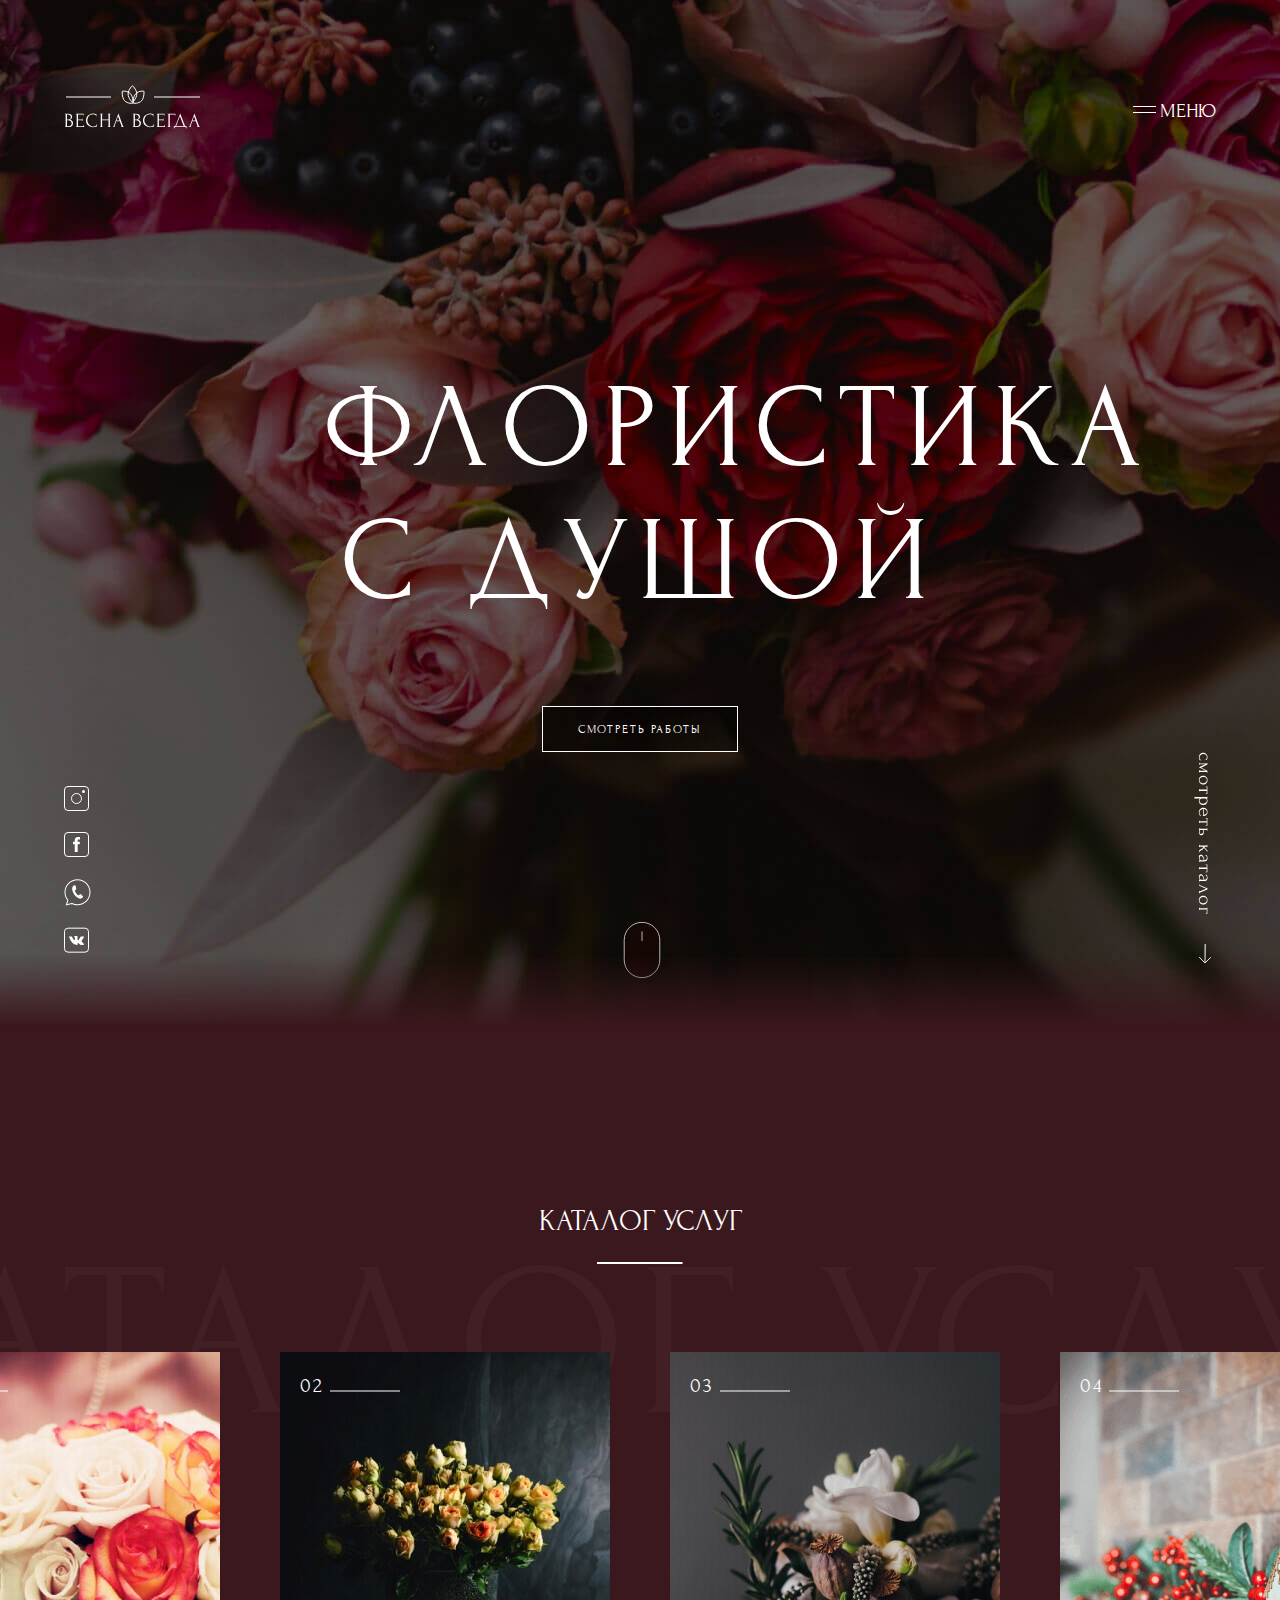
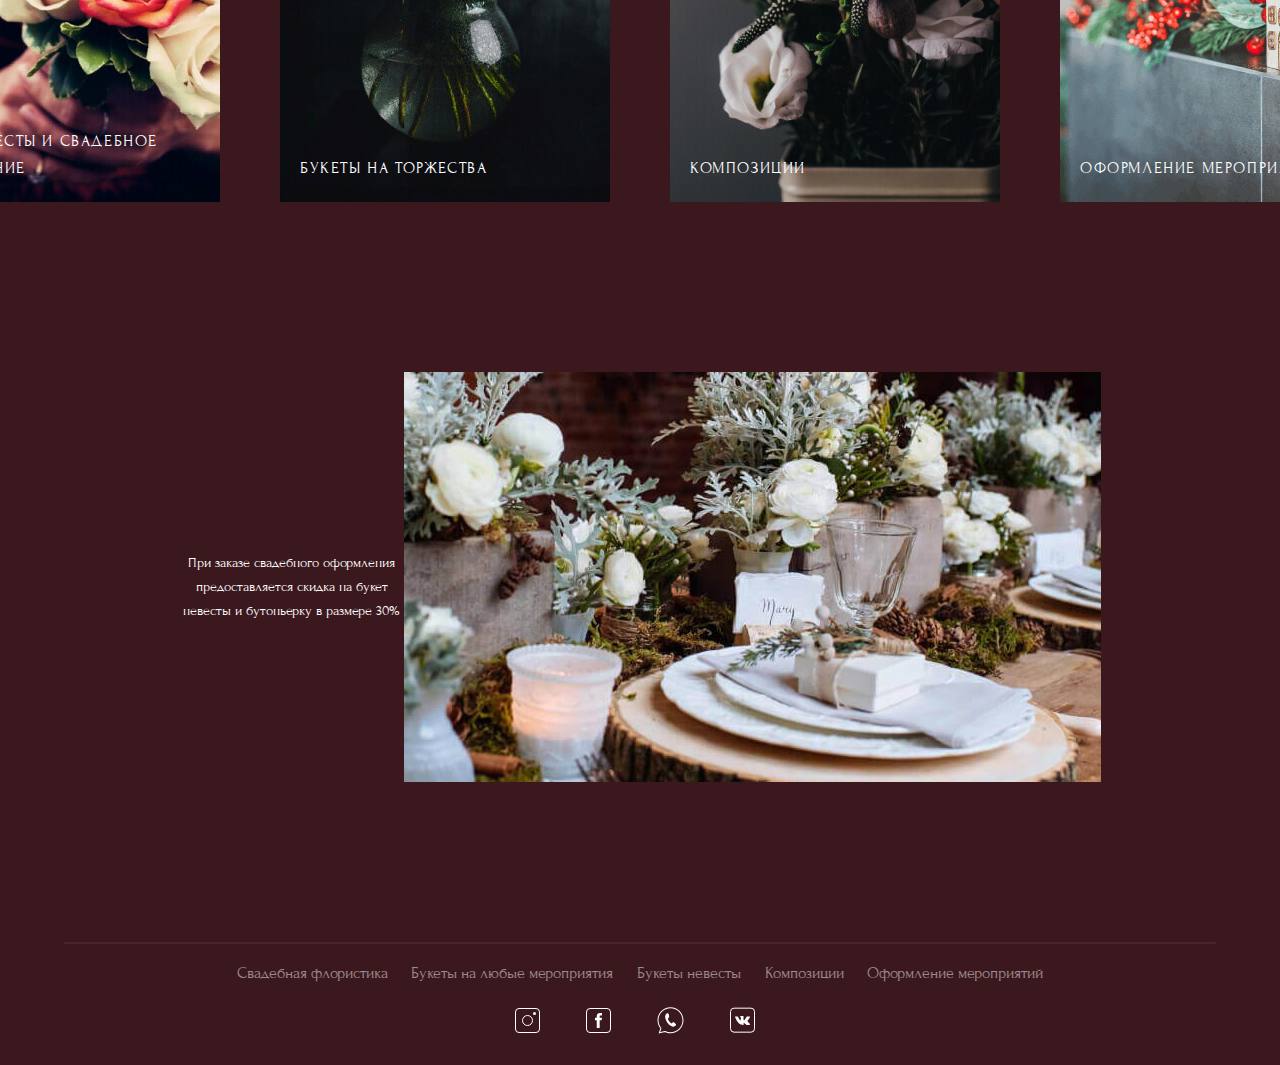
==== commit ec4a0958: "main popup" ====
--- a/index.html
+++ b/index.html
@@ -167,7 +167,7 @@
                 </div>
             </div>
         </div>
-        <div class="catalog container">
+        <div class="catalog container" id="catalog">
             <p class="zagol">Каталог услуг</p>
             <div class="cat-backgr">
                 <p>Каталог услуг</p>
--- a/assets/css/style.css
+++ b/assets/css/style.css
@@ -82,8 +82,8 @@
 }
 
 .header__list {
-    width: 450px;
-    height: 600px;
+    width: 27%;
+    height: 100%;
     display:flex;
     flex-flow:column nowrap;
     align-items: center;
@@ -129,7 +129,7 @@
 }
 
 .intro p {
-    width: 80%;
+    width: 55%;
     height: 264px;
     margin-top: 100px;
     margin-bottom: 80px;
@@ -569,6 +569,8 @@
     }
     .intro p {
         font-size: 70px;
+        width: 85%;
+        margin-bottom: 0;
     }
 
     .header__burger img{
@@ -590,10 +592,6 @@
 
     .header__menu .social-media {
         display: none;
-    }
-
-    .intro p {
-        margin-bottom: 0;
     }
 
     .but *{
@@ -636,7 +634,7 @@
 
     .catalog {
         margin-top: 100px;
-        height: 1300px;
+        height: 100%;
     }
 
     .cat-backgr {
@@ -651,7 +649,6 @@
         display: block;
         margin-top: 30px;
     }
-
 
     .button-order {
         display: block;
@@ -683,11 +680,14 @@
         flex-direction: column;
         align-items: center;
         justify-content: space-around;
-        height: 240px;
+        height: 100%;
+        width: 100%;
     }
 
     .foot-menu a {
         font-size: 20px;
+        margin: 10px 0;
+        letter-spacing: -.05em;
     }
 
     .order_desc {
@@ -723,11 +723,13 @@
     }
 
     .background {
-        background:url(../img/back-flowers-320.jpg) no-repeat;
+        background:url(../img/back-flowers-720.jpg) no-repeat;
+        background-size: 320px 466px;
     }
 
     .intro {
         justify-content: flex-start;
+        height: 466px;
     }
 
     .intro p {
@@ -738,10 +740,6 @@
         margin-bottom: 0;
     }
 
-    .header {
-        background-color: #3B181E;
-    }
-
     .header__burger img{
         width: 40px;
         height: 40px;
@@ -751,10 +749,6 @@
         height:64px;
     }
 
-    .header__body a p{
-        display: none;
-    }
-
     .header__body .header__logo {
         width: 96px;
         height: 29px;
@@ -763,18 +757,26 @@
     .header__body .header__logo img{
         width: 96px;
         height: 29px;
-    }
-    
-    .header__popup {
-        width: 100%;
-    }
+    } 
 
     .header__popup_content .header__body {
-        width: 63%;
-    }
-
-    .header__menu .social-media {
-        display: none;
+        width: 70%;
+    }
+
+    .header__list {
+        width: 60%;
+    }
+
+    .header__list li {
+        padding-top:55px ;
+    }
+
+    .header__link {
+        font-size: 15px;
+    }
+
+    .header__link:hover {
+        font-size: 25px;
     }
 
     .but *{
@@ -785,32 +787,12 @@
         padding: 20px 25px;
     }
 
-    .mouse {
-        display: none;
-    }
-
-    .watch-cat {
-        display: none;
-    }
-
-    .intro-grad {
-        display: none;
-    }
-
     .intro-nav {
         margin-top: 70px;
         margin-bottom: 90px;
         height: 35px;
     }
 
-    .intro-nav .social-media {
-        display: flex;
-        margin: 0 auto;
-        flex-direction: row;
-        height: 35px;
-        padding-right: 10px;
-    }
-
     .intro-nav .social-media svg {
         width: 18px;
         height: 18px;
@@ -818,88 +800,92 @@
 
     .social-media a{
         width: 35px;
-        background-color: #3B181E;
-        border-radius: 50%;
-        display: flex;
-        justify-content: center;
-        align-items: center;
+        height: 35px;
     }
 
     .catalog {
         margin-top: 100px;
-    }
-
-    .cat-backgr {
-        display:none;
-    }
-
-    .cat-menu {
-        display:none;
+        height: 100%;
+    }
+
+    .catalog .zagol {
+       font-size: 20px;
+       align-self: flex-start;
+    }
+
+    .catalog .zagol::after {
+        display: none;
+    }
+
+    .action {
+        margin-top: 100px;
+        width: 288px;
+        flex-direction: column;
+    }
+
+    .action img {
+        width: 288px;
+        height: 170px;
+        order: 0;
+    }
+
+    .action .action-zagol {
+        font-size: 20px;
+        line-height: 170%;
+        width: 200px;
+        text-align: left;
+        align-self: flex-start;
+        order: 1;
+        margin-top: 20px;
+        margin-bottom: 60px;
+    }
+
+    .action p {
+        width: 100%;
+        text-align: left;
+        order: 2;
+        margin-bottom: 40px;
+
+    }
+
+    .action a {
+        order: 5;
+        align-self: flex-start;
+        margin-bottom: 100px;
     }
 
     .cat-menu.slider_catal {
-        display: block;
-        margin-top: 30px;
-    }
-
-
-    .button-order {
-        display: block;
-    }
-
-    .action{
-        margin-top: 200px;
-        flex-direction: column-reverse;
-    }
-
-    .action p {
-        width: 453px;
-    }
-
-    .action .action-zagol {
-        display: block;
-    }
-
-    .action img {
-        width: 453px;
-        height: 323px;
-    }
-
-    .footer-gran path{
-        stroke-opacity: 1;
-    }
-
-    .foot-menu {
-        flex-direction: column;
-        align-items: center;
-        justify-content: space-around;
-        height: 240px;
-    }
-
-    .foot-menu a {
-        font-size: 20px;
-    }
-
-    .order_desc {
-        width: 100%;
+        width: 288px;
+    }
+
+    .cat-menu.slider_catal div{
+        width: 288px;
+    }
+
+    .order_popup_content {
+        width: 288px;
+        height: 426px;
+        top:5%;
+        left: 5%;
     }
 
     .order_desc p {
         width: 75%;
-        font-size: 30px;
-        margin: 50px 0;
-    }
-
-    .order_popup_content {
-        width: 464px;
-        height: 640px;
+        font-size: 20px;
+        margin: 25px 0;
     }
 
     .button_call, .form_text {
-        font-size: 20px;
-        width: 373px;
-        height: 65px;
-    }
+        font-size: 14px;
+        width: 248px;
+        height: 44px;
+    }
+
+
+
+
+
+
 
 
 }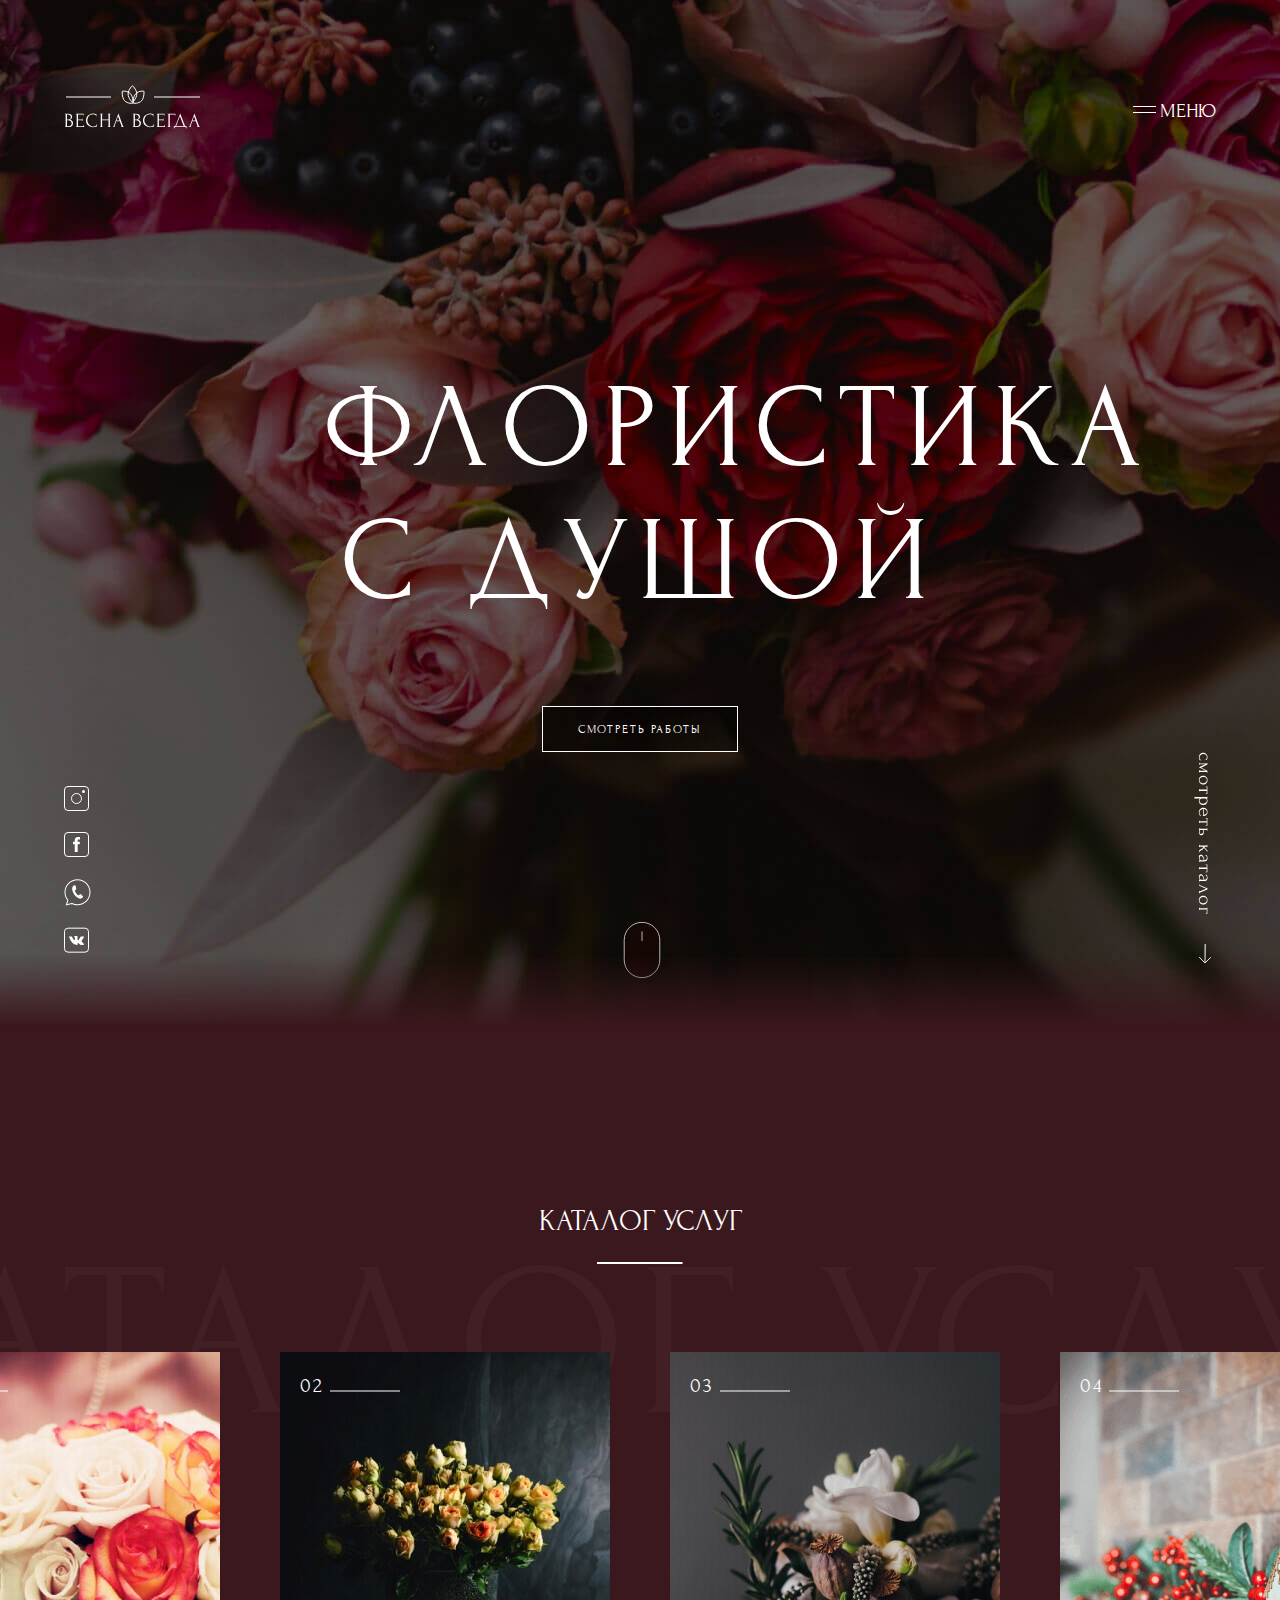
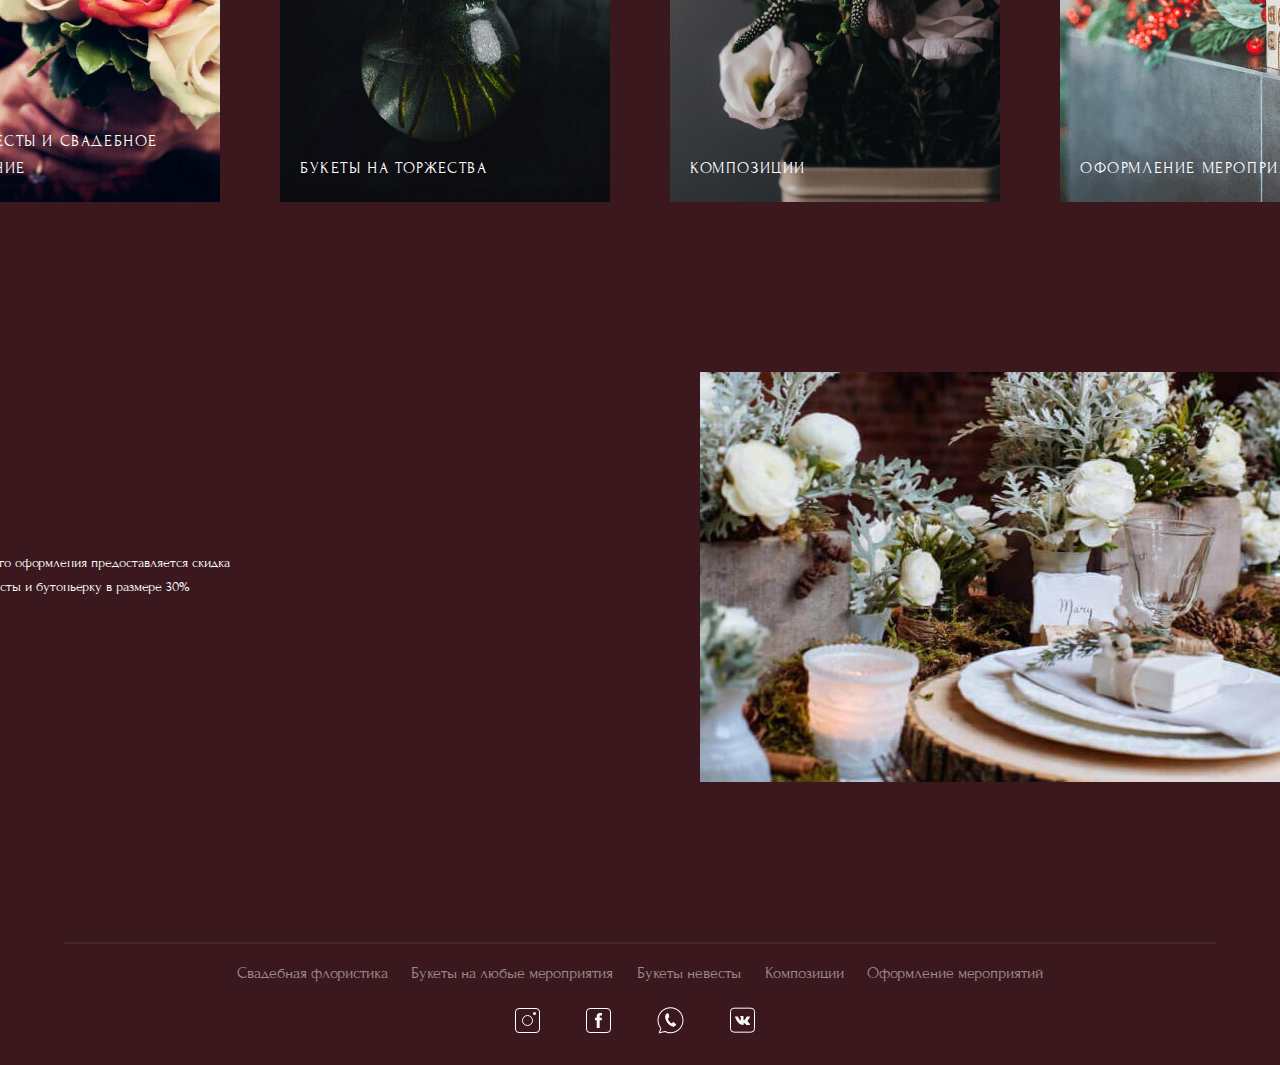
==== commit 6a6495bd: "add favicon" ====
--- a/index.html
+++ b/index.html
@@ -9,6 +9,7 @@
     <link rel="stylesheet" href="assets/css/style.css">
     <script src="https://ajax.googleapis.com/ajax/libs/jquery/1.11.1/jquery.min.js"></script>
     <link href="https://fonts.googleapis.com/css?family=Forum&display=swap&subset=cyrillic" rel="stylesheet">
+    <link rel="icon" type="image/png" href="favicon.ico"/>
     <title>Flowers</title>
 </head>
 
--- a/assets/css/style.css
+++ b/assets/css/style.css
@@ -82,7 +82,7 @@
 }
 
 .header__list {
-    width: 27%;
+    width: 450px;
     height: 100%;
     display:flex;
     flex-flow:column nowrap;
@@ -92,7 +92,7 @@
 
   
 .header__list li {
-    padding-top:70px ;
+    padding-top:70px;
     list-style:none;
   }
 
@@ -382,7 +382,7 @@
 .action {
     margin: 160px 0;
     height: 410px;
-    width: 80%;
+    width: 1520px;
     position: relative;
     display: flex;
     flex-flow: row nowrap;
@@ -478,6 +478,8 @@
     height: 44px;
     background-color: transparent;
     border: 1px solid rgba(255, 255, 255, .2);
+    margin-top: 30px;
+    padding: 10px;
 }
 
 .button_call {
@@ -488,6 +490,8 @@
     background-color: #fff;
     color:black;
     text-transform: uppercase;
+    margin-top: 30px;
+    padding: 10px;
 }
 
 .action p{
@@ -655,6 +659,7 @@
     }
 
     .action{
+        width: 688px;
         margin-top: 200px;
         flex-direction: column-reverse;
     }
@@ -818,7 +823,7 @@
     }
 
     .action {
-        margin-top: 100px;
+        margin-top: 80px;
         width: 288px;
         flex-direction: column;
     }
@@ -854,11 +859,7 @@
         margin-bottom: 100px;
     }
 
-    .cat-menu.slider_catal {
-        width: 288px;
-    }
-
-    .cat-menu.slider_catal div{
+    .cat-menu.slider_catal,.cat-menu.slider_catal div {
         width: 288px;
     }
 
